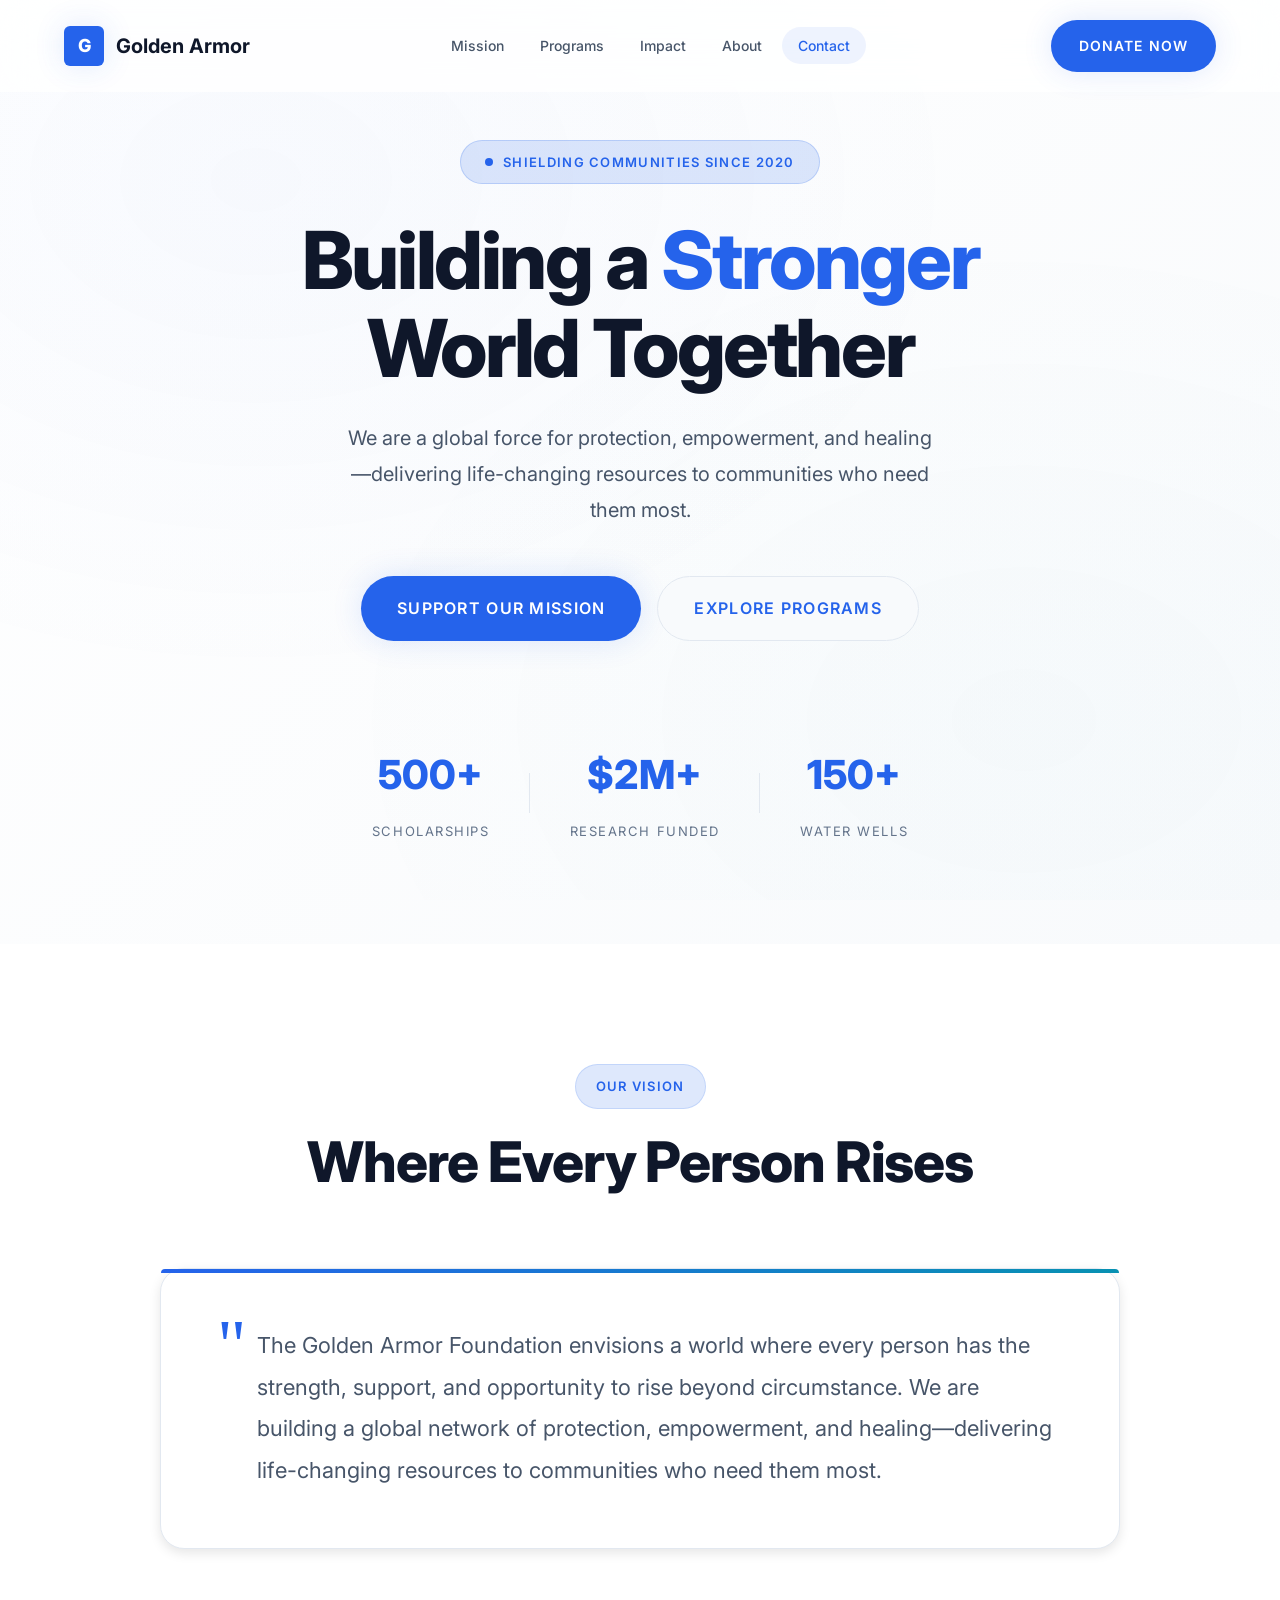
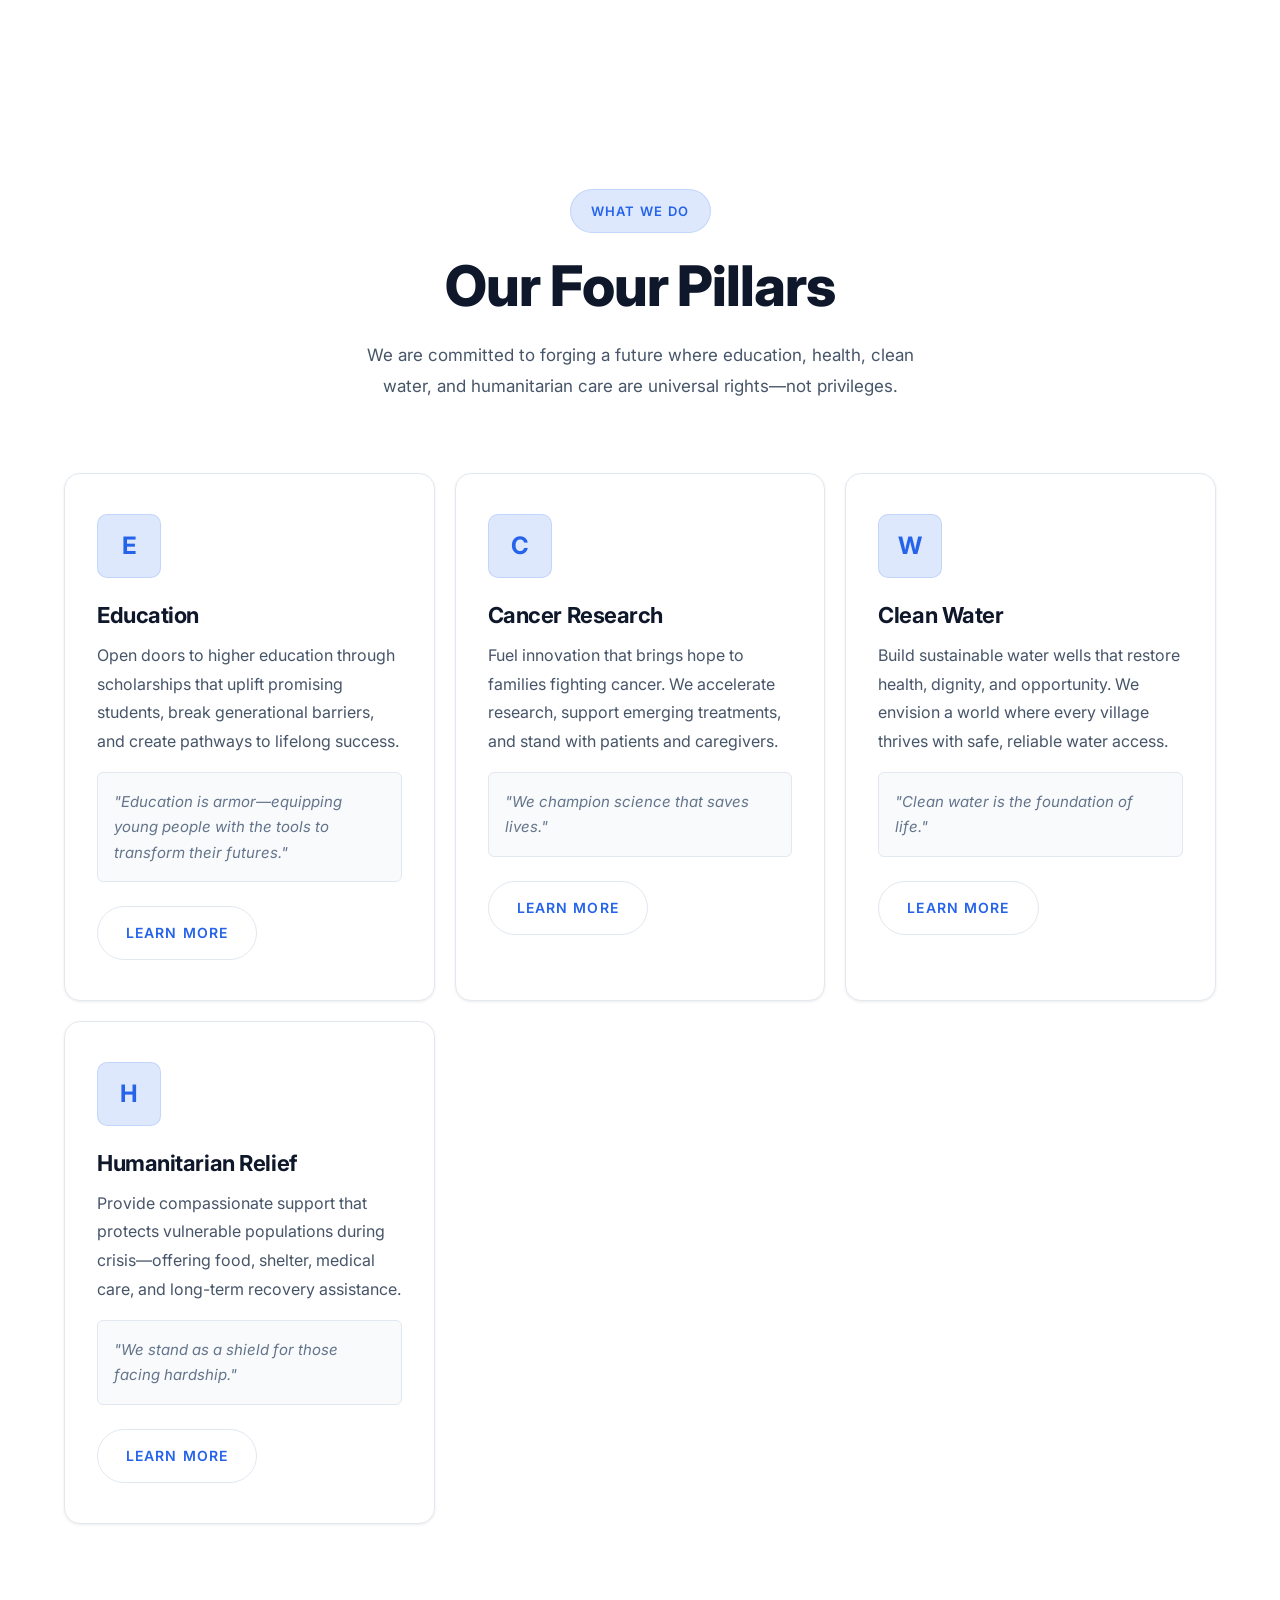
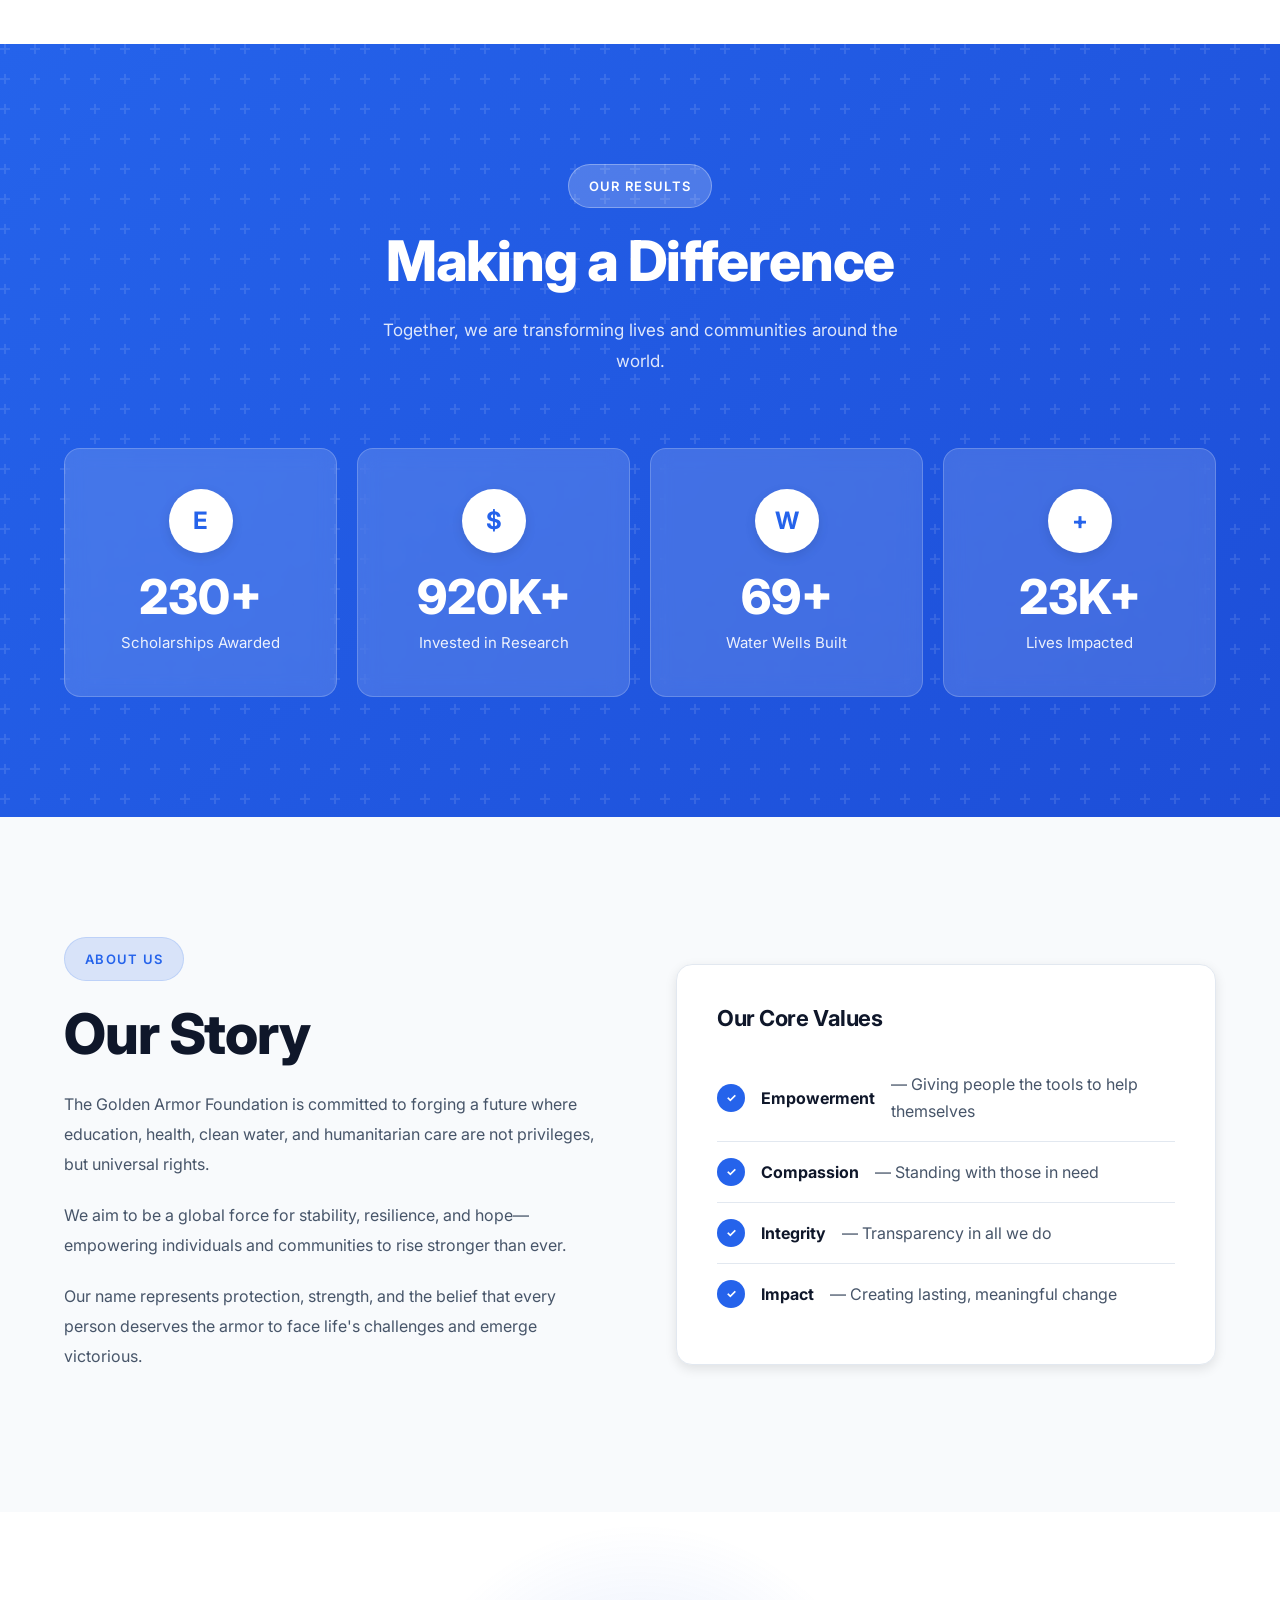
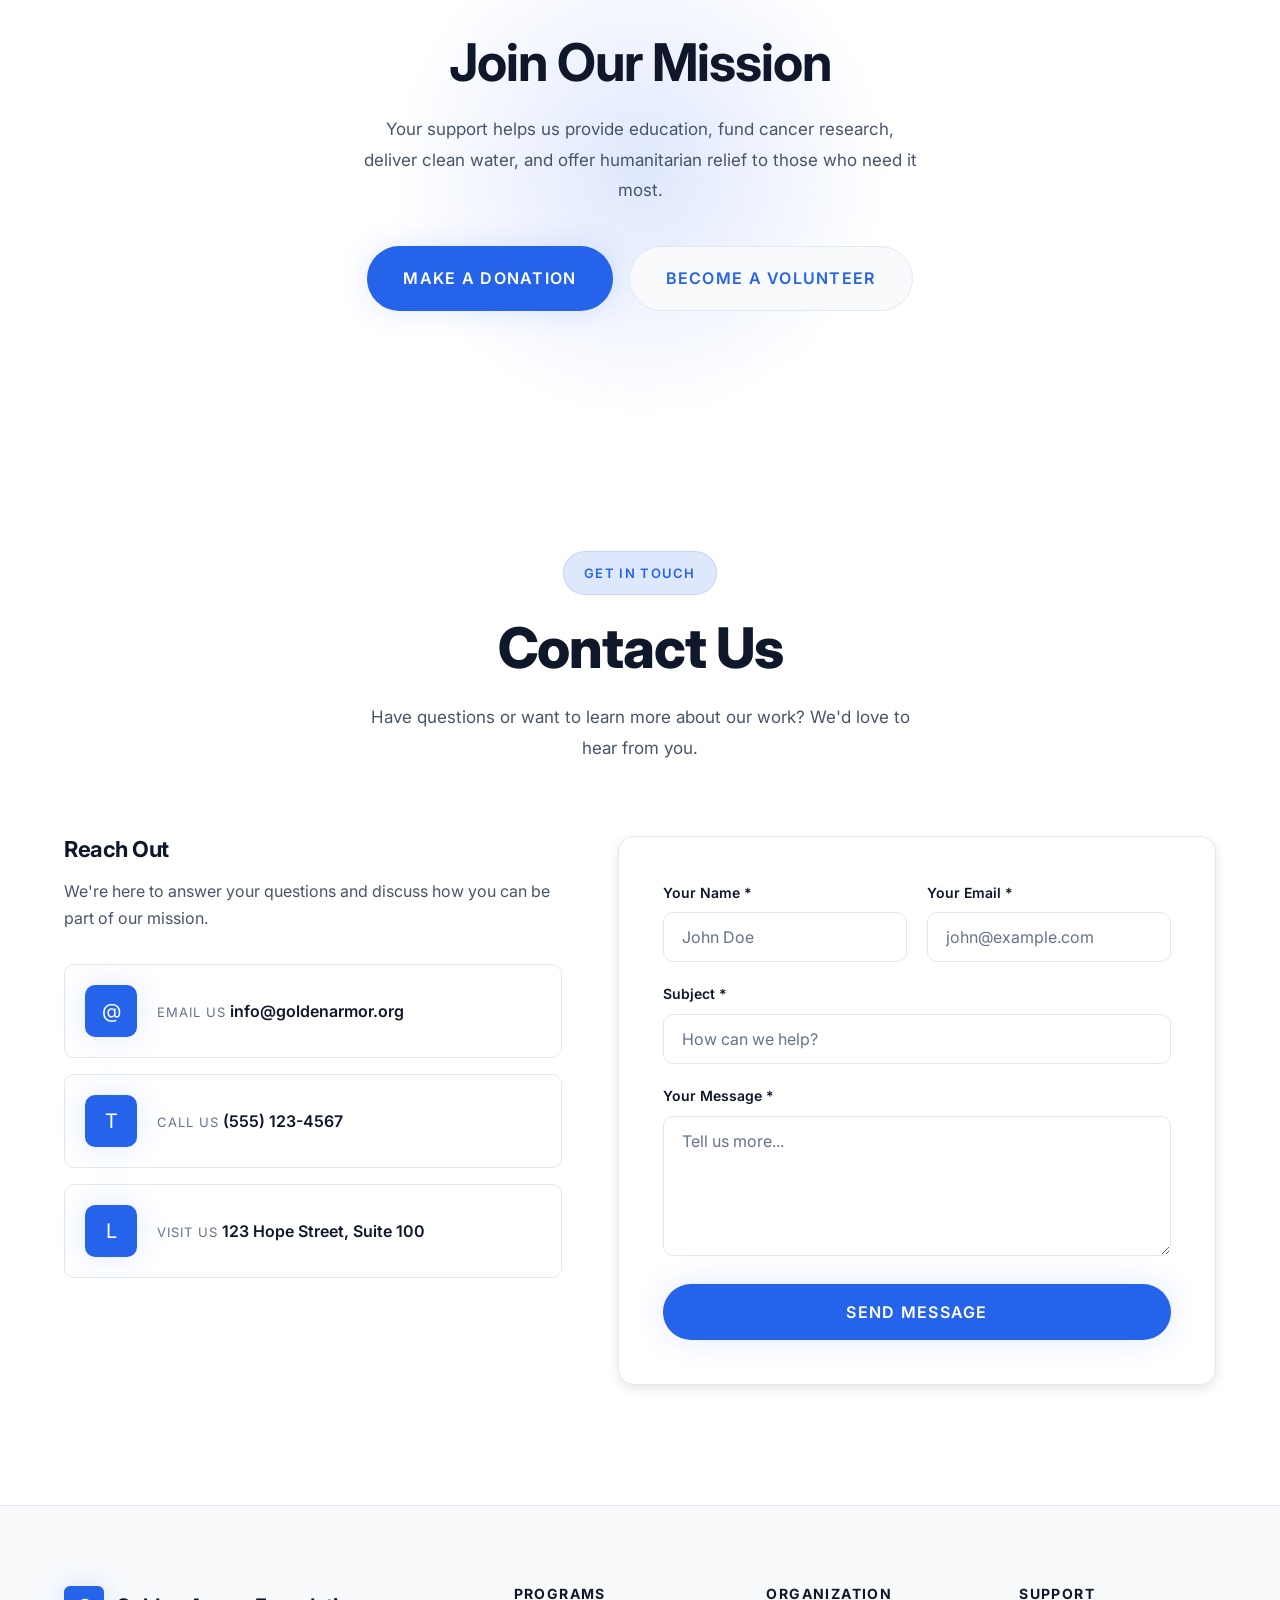
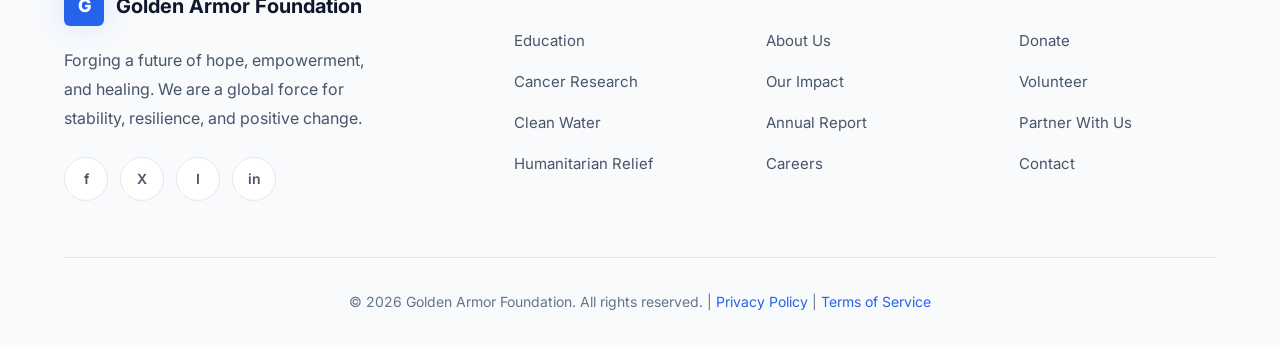
==== v2/index.html @ 7ebe307d "feat: add v2 folder and restore dark theme - Add v2 folder with white background version - Restore o" ====
<!DOCTYPE html>
<html lang="en">
<head>
    <meta charset="UTF-8">
    <meta name="viewport" content="width=device-width, initial-scale=1.0">
    <meta name="description" content="Golden Armor Foundation - Building a global network of protection, empowerment, and healing for communities worldwide.">
    <title>Golden Armor Foundation | Empowering Lives, Protecting Futures</title>
    <link rel="stylesheet" href="styles.css">
    <link rel="preconnect" href="https://fonts.googleapis.com">
    <link rel="preconnect" href="https://fonts.gstatic.com" crossorigin>
    <link href="https://fonts.googleapis.com/css2?family=Inter:wght@300;400;500;600;700;800&display=swap" rel="stylesheet">
</head>
<body>
    <a href="#main-content" class="skip-link" style="position: absolute; top: -100px; left: 0; background: #2563EB; color: white; padding: 16px 24px; z-index: 10000; transition: top 0.3s; border-radius: 0 0 8px 0;">Skip to main content</a>
    
    <canvas id="network-canvas" aria-hidden="true"></canvas>
    
    <header class="header" role="banner">
        <nav class="nav container" aria-label="Main navigation">
            <a href="#" class="logo" aria-label="Golden Armor Foundation - Home">
                <span class="logo-icon" aria-hidden="true">G</span>
                <span class="logo-text">Golden Armor</span>
            </a>
            <ul class="nav-links" role="menubar">
                <li role="none"><a href="#mission" role="menuitem">Mission</a></li>
                <li role="none"><a href="#programs" role="menuitem">Programs</a></li>
                <li role="none"><a href="#impact" role="menuitem">Impact</a></li>
                <li role="none"><a href="#about" role="menuitem">About</a></li>
                <li role="none"><a href="#contact" role="menuitem">Contact</a></li>
            </ul>
            <a href="#donate" class="btn btn-primary">Donate Now</a>
            <button class="mobile-menu-btn" aria-label="Toggle navigation menu" aria-expanded="false">
                <span></span>
                <span></span>
                <span></span>
            </button>
        </nav>
    </header>

    <main id="main-content">
        <section class="hero" aria-labelledby="hero-title">
            <div class="hero-content container">
                <div class="hero-badge">Shielding Communities Since 2020</div>
                <h1 id="hero-title" class="hero-title">Building a <span class="highlight">Stronger</span> World Together</h1>
                <p class="hero-subtitle">We are a global force for protection, empowerment, and healing—delivering life-changing resources to communities who need them most.</p>
                <div class="hero-cta">
                    <a href="#donate" class="btn btn-primary btn-lg">Support Our Mission</a>
                    <a href="#programs" class="btn btn-glass btn-lg">Explore Programs</a>
                </div>
                <div class="hero-stats" role="list" aria-label="Foundation statistics">
                    <div class="hero-stat" role="listitem">
                        <span class="hero-stat-value">500+</span>
                        <span class="hero-stat-label">Scholarships</span>
                    </div>
                    <div class="hero-stat" role="listitem">
                        <span class="hero-stat-value">$2M+</span>
                        <span class="hero-stat-label">Research Funded</span>
                    </div>
                    <div class="hero-stat" role="listitem">
                        <span class="hero-stat-value">150+</span>
                        <span class="hero-stat-label">Water Wells</span>
                    </div>
                </div>
            </div>
        </section>

        <section id="mission" class="mission section" aria-labelledby="mission-title">
            <div class="container">
                <div class="section-header">
                    <div class="section-badge">Our Vision</div>
                    <h2 id="mission-title" class="section-title">Where Every Person Rises</h2>
                </div>
                <div class="mission-card">
                    <blockquote class="mission-quote">
                        The Golden Armor Foundation envisions a world where every person has the strength, support, and opportunity to rise beyond circumstance. We are building a global network of protection, empowerment, and healing—delivering life-changing resources to communities who need them most.
                    </blockquote>
                </div>
            </div>
        </section>

        <section id="programs" class="programs section" aria-labelledby="programs-title">
            <div class="container">
                <div class="section-header">
                    <div class="section-badge">What We Do</div>
                    <h2 id="programs-title" class="section-title">Our Four Pillars</h2>
                    <p class="section-subtitle">We are committed to forging a future where education, health, clean water, and humanitarian care are universal rights—not privileges.</p>
                </div>
                
                <div class="programs-grid" role="list">
                    <article class="program-card scroll-animate" role="listitem">
                        <div class="program-icon" aria-hidden="true">E</div>
                        <h3 class="program-title">Education</h3>
                        <p class="program-description">Open doors to higher education through scholarships that uplift promising students, break generational barriers, and create pathways to lifelong success.</p>
                        <p class="program-motto">"Education is armor—equipping young people with the tools to transform their futures."</p>
                        <a href="education.html" class="btn btn-outline">Learn More</a>
                    </article>

                    <article class="program-card scroll-animate delay-1" role="listitem">
                        <div class="program-icon" aria-hidden="true">C</div>
                        <h3 class="program-title">Cancer Research</h3>
                        <p class="program-description">Fuel innovation that brings hope to families fighting cancer. We accelerate research, support emerging treatments, and stand with patients and caregivers.</p>
                        <p class="program-motto">"We champion science that saves lives."</p>
                        <a href="cancer-research.html" class="btn btn-outline">Learn More</a>
                    </article>

                    <article class="program-card scroll-animate delay-2" role="listitem">
                        <div class="program-icon" aria-hidden="true">W</div>
                        <h3 class="program-title">Clean Water</h3>
                        <p class="program-description">Build sustainable water wells that restore health, dignity, and opportunity. We envision a world where every village thrives with safe, reliable water access.</p>
                        <p class="program-motto">"Clean water is the foundation of life."</p>
                        <a href="clean-water.html" class="btn btn-outline">Learn More</a>
                    </article>

                    <article class="program-card scroll-animate delay-3" role="listitem">
                        <div class="program-icon" aria-hidden="true">H</div>
                        <h3 class="program-title">Humanitarian Relief</h3>
                        <p class="program-description">Provide compassionate support that protects vulnerable populations during crisis—offering food, shelter, medical care, and long-term recovery assistance.</p>
                        <p class="program-motto">"We stand as a shield for those facing hardship."</p>
                        <a href="humanitarian-relief.html" class="btn btn-outline">Learn More</a>
                    </article>
                </div>
            </div>
        </section>

        <section id="impact" class="impact section" aria-labelledby="impact-title">
            <div class="container">
                <div class="section-header">
                    <div class="section-badge">Our Results</div>
                    <h2 id="impact-title" class="section-title">Making a Difference</h2>
                    <p class="section-subtitle">Together, we are transforming lives and communities around the world.</p>
                </div>
                
                <div class="impact-grid" role="list">
                    <div class="impact-card scroll-animate" role="listitem">
                        <div class="impact-icon" aria-hidden="true">E</div>
                        <span class="impact-number">500+</span>
                        <span class="impact-label">Scholarships Awarded</span>
                    </div>
                    <div class="impact-card scroll-animate delay-1" role="listitem">
                        <div class="impact-icon" aria-hidden="true">$</div>
                        <span class="impact-number">$2M+</span>
                        <span class="impact-label">Invested in Research</span>
                    </div>
                    <div class="impact-card scroll-animate delay-2" role="listitem">
                        <div class="impact-icon" aria-hidden="true">W</div>
                        <span class="impact-number">150+</span>
                        <span class="impact-label">Water Wells Built</span>
                    </div>
                    <div class="impact-card scroll-animate delay-3" role="listitem">
                        <div class="impact-icon" aria-hidden="true">+</div>
                        <span class="impact-number">50K+</span>
                        <span class="impact-label">Lives Impacted</span>
                    </div>
                </div>
            </div>
        </section>

        <section id="about" class="about section" aria-labelledby="about-title">
            <div class="container">
                <div class="about-grid">
                    <div class="about-content scroll-animate">
                        <div class="section-badge">About Us</div>
                        <h2 id="about-title" class="section-title">Our Story</h2>
                        <div class="about-text">
                            <p>The Golden Armor Foundation is committed to forging a future where education, health, clean water, and humanitarian care are not privileges, but universal rights.</p>
                            <p>We aim to be a global force for stability, resilience, and hope—empowering individuals and communities to rise stronger than ever.</p>
                            <p>Our name represents protection, strength, and the belief that every person deserves the armor to face life's challenges and emerge victorious.</p>
                        </div>
                    </div>
                    <div class="about-values scroll-animate delay-2">
                        <h3>Our Core Values</h3>
                        <ul>
                            <li><strong>Empowerment</strong> — Giving people the tools to help themselves</li>
                            <li><strong>Compassion</strong> — Standing with those in need</li>
                            <li><strong>Integrity</strong> — Transparency in all we do</li>
                            <li><strong>Impact</strong> — Creating lasting, meaningful change</li>
                        </ul>
                    </div>
                </div>
            </div>
        </section>

        <section id="donate" class="cta section" aria-labelledby="cta-title">
            <div class="container">
                <div class="cta-content">
                    <h2 id="cta-title" class="cta-title">Join Our Mission</h2>
                    <p class="cta-subtitle">Your support helps us provide education, fund cancer research, deliver clean water, and offer humanitarian relief to those who need it most.</p>
                    <div class="cta-buttons">
                        <a href="#" class="btn btn-primary btn-lg">Make a Donation</a>
                        <a href="#" class="btn btn-glass btn-lg">Become a Volunteer</a>
                    </div>
                </div>
            </div>
        </section>

        <section id="contact" class="contact section" aria-labelledby="contact-title">
            <div class="container">
                <div class="section-header">
                    <div class="section-badge">Get in Touch</div>
                    <h2 id="contact-title" class="section-title">Contact Us</h2>
                    <p class="section-subtitle">Have questions or want to learn more about our work? We'd love to hear from you.</p>
                </div>
                <div class="contact-grid">
                    <div class="contact-info scroll-animate">
                        <h3>Reach Out</h3>
                        <p>We're here to answer your questions and discuss how you can be part of our mission.</p>
                        <div class="contact-details">
                            <div class="contact-item">
                                <div class="contact-item-icon" aria-hidden="true">@</div>
                                <div class="contact-item-text">
                                    <span class="contact-item-label">Email Us</span>
                                    <a href="mailto:info@goldenarmor.org" class="contact-item-value">info@goldenarmor.org</a>
                                </div>
                            </div>
                            <div class="contact-item">
                                <div class="contact-item-icon" aria-hidden="true">T</div>
                                <div class="contact-item-text">
                                    <span class="contact-item-label">Call Us</span>
                                    <a href="tel:+15551234567" class="contact-item-value">(555) 123-4567</a>
                                </div>
                            </div>
                            <div class="contact-item">
                                <div class="contact-item-icon" aria-hidden="true">L</div>
                                <div class="contact-item-text">
                                    <span class="contact-item-label">Visit Us</span>
                                    <span class="contact-item-value">123 Hope Street, Suite 100</span>
                                </div>
                            </div>
                        </div>
                    </div>
                    <form class="contact-form scroll-animate delay-2" aria-label="Contact form" novalidate>
                        <div class="form-row">
                            <div class="form-group">
                                <label for="name">Your Name <span aria-hidden="true">*</span></label>
                                <input type="text" id="name" name="name" placeholder="John Doe" required autocomplete="name">
                            </div>
                            <div class="form-group">
                                <label for="email">Your Email <span aria-hidden="true">*</span></label>
                                <input type="email" id="email" name="email" placeholder="john@example.com" required autocomplete="email">
                            </div>
                        </div>
                        <div class="form-group">
                            <label for="subject">Subject <span aria-hidden="true">*</span></label>
                            <input type="text" id="subject" name="subject" placeholder="How can we help?" required>
                        </div>
                        <div class="form-group">
                            <label for="message">Your Message <span aria-hidden="true">*</span></label>
                            <textarea id="message" name="message" placeholder="Tell us more..." rows="5" required></textarea>
                        </div>
                        <button type="submit" class="btn btn-primary btn-lg" style="width: 100%;">Send Message</button>
                    </form>
                </div>
            </div>
        </section>
    </main>

    <footer class="footer" role="contentinfo">
        <div class="container">
            <div class="footer-grid">
                <div class="footer-brand">
                    <a href="#" class="logo" aria-label="Golden Armor Foundation - Home">
                        <span class="logo-icon" aria-hidden="true">G</span>
                        <span class="logo-text">Golden Armor Foundation</span>
                    </a>
                    <p>Forging a future of hope, empowerment, and healing. We are a global force for stability, resilience, and positive change.</p>
                    <div class="footer-social" role="list" aria-label="Social media links">
                        <a href="#" aria-label="Facebook" role="listitem">f</a>
                        <a href="#" aria-label="Twitter" role="listitem">X</a>
                        <a href="#" aria-label="Instagram" role="listitem">I</a>
                        <a href="#" aria-label="LinkedIn" role="listitem">in</a>
                    </div>
                </div>
                <div class="footer-links">
                    <h4>Programs</h4>
                    <ul>
                        <li><a href="education.html">Education</a></li>
                        <li><a href="cancer-research.html">Cancer Research</a></li>
                        <li><a href="clean-water.html">Clean Water</a></li>
                        <li><a href="humanitarian-relief.html">Humanitarian Relief</a></li>
                    </ul>
                </div>
                <div class="footer-links">
                    <h4>Organization</h4>
                    <ul>
                        <li><a href="#about">About Us</a></li>
                        <li><a href="#impact">Our Impact</a></li>
                        <li><a href="#">Annual Report</a></li>
                        <li><a href="#">Careers</a></li>
                    </ul>
                </div>
                <div class="footer-links">
                    <h4>Support</h4>
                    <ul>
                        <li><a href="#donate">Donate</a></li>
                        <li><a href="#">Volunteer</a></li>
                        <li><a href="#">Partner With Us</a></li>
                        <li><a href="#contact">Contact</a></li>
                    </ul>
                </div>
            </div>
            <div class="footer-bottom">
                <p>&copy; 2026 Golden Armor Foundation. All rights reserved. | <a href="#">Privacy Policy</a> | <a href="#">Terms of Service</a></p>
            </div>
        </div>
    </footer>

    <style>
        .sr-only {
            position: absolute;
            width: 1px;
            height: 1px;
            padding: 0;
            margin: -1px;
            overflow: hidden;
            clip: rect(0, 0, 0, 0);
            white-space: nowrap;
            border: 0;
        }
        .skip-link:focus {
            position: fixed;
            top: 16px;
            left: 16px;
            z-index: 10001;
        }
    </style>

    <script src="script.js"></script>
</body>
</html>
---- v2/styles.css ----
/* Golden Armor Foundation - White Theme with Blue Security Accents */

/* CSS Variables */
:root {
    /* White Background */
    --color-white: #FFFFFF;
    --color-bg: #FFFFFF;
    --color-bg-alt: #F8FAFC;
    --color-bg-elevated: #FFFFFF;
    
    /* Dark Text */
    --color-black: #000000;
    --color-text: #0F172A;
    --color-text-secondary: #475569;
    --color-text-muted: #64748B;
    
    /* Blue Accents - Trust & Protection */
    --color-primary: #2563EB;
    --color-primary-light: #3B82F6;
    --color-primary-dark: #1D4ED8;
    --color-primary-glow: rgba(37, 99, 235, 0.15);
    
    /* Secondary Blue */
    --color-secondary: #1E40AF;
    --color-accent: #0891B2;
    
    /* Grays */
    --color-gray-50: #F8FAFC;
    --color-gray-100: #F1F5F9;
    --color-gray-200: #E2E8F0;
    --color-gray-300: #CBD5E1;
    --color-gray-400: #94A3B8;
    --color-border: #E2E8F0;
    --color-border-light: #CBD5E1;
    
    /* Shadows */
    --shadow-sm: 0 1px 3px rgba(0,0,0,0.08);
    --shadow-md: 0 4px 12px rgba(0,0,0,0.1);
    --shadow-lg: 0 10px 30px rgba(0,0,0,0.12);
    --shadow-xl: 0 20px 50px rgba(0,0,0,0.15);
    --shadow-glow: 0 0 30px rgba(37, 99, 235, 0.15);
    --shadow-neon: 0 0 20px rgba(37, 99, 235, 0.3), 0 0 40px rgba(37, 99, 235, 0.1);
    
    /* Transitions */
    --transition: all 0.3s cubic-bezier(0.4, 0, 0.2, 1);
    --transition-fast: all 0.15s ease;
    
    /* Border Radius */
    --radius-sm: 6px;
    --radius-md: 10px;
    --radius-lg: 16px;
    --radius-xl: 24px;
    --radius-full: 9999px;
    
    /* Font */
    --font-primary: 'Inter', -apple-system, BlinkMacSystemFont, sans-serif;
}

/* Reset */
*, *::before, *::after {
    margin: 0;
    padding: 0;
    box-sizing: border-box;
}

html {
    scroll-behavior: smooth;
}

body {
    font-family: var(--font-primary);
    font-size: 1rem;
    line-height: 1.7;
    color: var(--color-text);
    background-color: var(--color-bg);
    -webkit-font-smoothing: antialiased;
    overflow-x: hidden;
}

/* Network Canvas */
#network-canvas {
    position: fixed;
    top: 0;
    left: 0;
    width: 100%;
    height: 100%;
    z-index: 0;
    pointer-events: none;
}

/* Subtle Blue Gradient Overlay */
body::before {
    content: '';
    position: fixed;
    top: 0;
    left: 0;
    width: 100%;
    height: 100%;
    background: 
        radial-gradient(ellipse at 20% 20%, rgba(37, 99, 235, 0.03) 0%, transparent 50%),
        radial-gradient(ellipse at 80% 80%, rgba(8, 145, 178, 0.02) 0%, transparent 50%);
    z-index: 1;
    pointer-events: none;
}

/* Typography */
h1, h2, h3, h4, h5, h6 {
    font-family: var(--font-primary);
    font-weight: 700;
    line-height: 1.2;
    color: var(--color-text);
    letter-spacing: -0.02em;
}

a {
    text-decoration: none;
    color: inherit;
    transition: var(--transition-fast);
}

ul { list-style: none; }

/* Container */
.container {
    max-width: 1200px;
    margin: 0 auto;
    padding: 0 24px;
    position: relative;
    z-index: 10;
}

/* Buttons */
.btn {
    display: inline-flex;
    align-items: center;
    justify-content: center;
    gap: 8px;
    padding: 14px 28px;
    font-family: var(--font-primary);
    font-size: 0.875rem;
    font-weight: 600;
    text-transform: uppercase;
    letter-spacing: 0.08em;
    border-radius: var(--radius-full);
    cursor: pointer;
    transition: var(--transition);
    border: none;
    outline: none;
    min-height: 48px;
}

.btn:focus-visible {
    outline: 3px solid var(--color-primary);
    outline-offset: 2px;
}

.btn-primary {
    background: var(--color-primary);
    color: var(--color-white);
    box-shadow: var(--shadow-glow);
}

.btn-primary:hover {
    background: var(--color-primary-dark);
    transform: translateY(-2px);
    box-shadow: var(--shadow-neon);
}

.btn-secondary {
    background: transparent;
    color: var(--color-primary);
    border: 2px solid var(--color-primary);
}

.btn-secondary:hover {
    background: var(--color-primary);
    color: var(--color-white);
    transform: translateY(-2px);
}

.btn-outline {
    background: transparent;
    color: var(--color-primary);
    border: 1px solid var(--color-border);
}

.btn-outline:hover {
    border-color: var(--color-primary);
    background: var(--color-primary-glow);
    transform: translateY(-2px);
}

.btn-glass {
    background: var(--color-gray-50);
    color: var(--color-primary);
    border: 1px solid var(--color-border);
}

.btn-glass:hover {
    background: var(--color-primary-glow);
    border-color: var(--color-primary);
    transform: translateY(-2px);
}

.btn-lg {
    padding: 18px 36px;
    font-size: 1rem;
}

/* Header */
.header {
    position: fixed;
    top: 0;
    left: 0;
    right: 0;
    z-index: 1000;
    padding: 20px 0;
    transition: var(--transition);
    background: rgba(255, 255, 255, 0.8);
    backdrop-filter: blur(20px);
}

.header.scrolled {
    padding: 14px 0;
    background: rgba(255, 255, 255, 0.95);
    box-shadow: var(--shadow-sm);
}

.nav {
    display: flex;
    justify-content: space-between;
    align-items: center;
}

.logo {
    display: flex;
    align-items: center;
    gap: 12px;
    font-weight: 700;
    font-size: 1.25rem;
    color: var(--color-text);
}

.logo-icon {
    width: 40px;
    height: 40px;
    display: flex;
    align-items: center;
    justify-content: center;
    background: var(--color-primary);
    color: var(--color-white);
    border-radius: var(--radius-sm);
    font-size: 1.125rem;
    font-weight: 800;
    box-shadow: var(--shadow-glow);
}

.nav-links {
    display: flex;
    align-items: center;
    gap: 4px;
}

.nav-links a {
    color: var(--color-text-secondary);
    font-weight: 500;
    font-size: 0.875rem;
    padding: 10px 16px;
    border-radius: var(--radius-full);
    transition: var(--transition-fast);
}

.nav-links a:hover,
.nav-links a.active {
    color: var(--color-primary);
    background: var(--color-primary-glow);
}

.nav-links a:focus-visible {
    outline: 2px solid var(--color-primary);
    outline-offset: 2px;
}

.mobile-menu-btn {
    display: none;
    flex-direction: column;
    gap: 5px;
    background: none;
    border: none;
    cursor: pointer;
    padding: 8px;
    min-width: 44px;
    min-height: 44px;
    justify-content: center;
    align-items: center;
}

.mobile-menu-btn:focus-visible {
    outline: 2px solid var(--color-primary);
    outline-offset: 2px;
}

.mobile-menu-btn span {
    width: 24px;
    height: 2px;
    background-color: var(--color-text);
    transition: var(--transition);
    border-radius: 2px;
}

/* Hero */
.hero {
    position: relative;
    min-height: 100vh;
    display: flex;
    align-items: center;
    background: linear-gradient(135deg, var(--color-bg) 0%, var(--color-gray-50) 100%);
}

.hero-content {
    position: relative;
    z-index: 10;
    text-align: center;
    padding: 140px 24px 100px;
    max-width: 900px;
    margin: 0 auto;
}

.hero-badge {
    display: inline-flex;
    align-items: center;
    gap: 10px;
    background: var(--color-primary-glow);
    border: 1px solid rgba(37, 99, 235, 0.2);
    padding: 10px 24px;
    border-radius: var(--radius-full);
    font-size: 0.8125rem;
    font-weight: 600;
    color: var(--color-primary);
    margin-bottom: 32px;
    text-transform: uppercase;
    letter-spacing: 0.1em;
}

.hero-badge::before {
    content: '';
    width: 8px;
    height: 8px;
    background: var(--color-primary);
    border-radius: 50%;
}

.hero-title {
    font-size: clamp(2.75rem, 7vw, 5rem);
    font-weight: 800;
    color: var(--color-text);
    margin-bottom: 28px;
    line-height: 1.1;
    letter-spacing: -0.03em;
}

.hero-title .highlight {
    color: var(--color-primary);
}

.hero-subtitle {
    font-size: clamp(1.0625rem, 2vw, 1.25rem);
    color: var(--color-text-secondary);
    max-width: 600px;
    margin: 0 auto 48px;
    line-height: 1.8;
}

.hero-cta {
    display: flex;
    gap: 16px;
    justify-content: center;
    flex-wrap: wrap;
}

.hero-stats {
    display: flex;
    justify-content: center;
    gap: 80px;
    margin-top: 100px;
}

.hero-stat {
    text-align: center;
    position: relative;
}

.hero-stat::after {
    content: '';
    position: absolute;
    top: 50%;
    right: -40px;
    transform: translateY(-50%);
    width: 1px;
    height: 40px;
    background: var(--color-border);
}

.hero-stat:last-child::after {
    display: none;
}

.hero-stat-value {
    display: block;
    font-size: 2.5rem;
    font-weight: 800;
    color: var(--color-primary);
    margin-bottom: 8px;
}

.hero-stat-label {
    font-size: 0.8125rem;
    color: var(--color-text-muted);
    text-transform: uppercase;
    letter-spacing: 0.12em;
}

/* Sections */
.section {
    padding: 120px 0;
}

.section-header {
    text-align: center;
    margin-bottom: 72px;
}

.section-badge {
    display: inline-flex;
    align-items: center;
    gap: 8px;
    background: var(--color-primary-glow);
    border: 1px solid rgba(37, 99, 235, 0.15);
    padding: 10px 20px;
    border-radius: var(--radius-full);
    font-size: 0.8125rem;
    font-weight: 600;
    color: var(--color-primary);
    margin-bottom: 20px;
    text-transform: uppercase;
    letter-spacing: 0.1em;
}

.section-title {
    font-size: clamp(2.25rem, 5vw, 3.5rem);
    font-weight: 800;
    margin-bottom: 20px;
    color: var(--color-text);
}

.section-subtitle {
    color: var(--color-text-secondary);
    max-width: 560px;
    margin: 0 auto;
    font-size: 1.0625rem;
    line-height: 1.8;
}

/* Mission */
.mission-card {
    background: var(--color-bg-elevated);
    border: 1px solid var(--color-border);
    border-radius: var(--radius-xl);
    padding: 56px;
    max-width: 960px;
    margin: 0 auto;
    position: relative;
    box-shadow: var(--shadow-md);
}

.mission-card::before {
    content: '';
    position: absolute;
    top: 0;
    left: 0;
    width: 100%;
    height: 4px;
    background: linear-gradient(90deg, var(--color-primary), var(--color-accent));
    border-radius: var(--radius-xl) var(--radius-xl) 0 0;
}

.mission-quote {
    font-size: 1.375rem;
    color: var(--color-text-secondary);
    line-height: 1.9;
    position: relative;
    padding-left: 40px;
}

.mission-quote::before {
    content: '"';
    position: absolute;
    left: 0;
    top: -16px;
    font-size: 4.5rem;
    color: var(--color-primary);
    font-family: Georgia, serif;
    line-height: 1;
}

/* Programs */
.programs-grid {
    display: grid;
    grid-template-columns: repeat(auto-fit, minmax(280px, 1fr));
    gap: 20px;
}

.program-card {
    background: var(--color-bg-elevated);
    padding: 40px 32px;
    border-radius: var(--radius-lg);
    border: 1px solid var(--color-border);
    transition: var(--transition);
    position: relative;
    overflow: hidden;
    box-shadow: var(--shadow-sm);
}

.program-card::before {
    content: '';
    position: absolute;
    top: 0;
    left: 0;
    width: 100%;
    height: 3px;
    background: var(--color-primary);
    transform: scaleX(0);
    transform-origin: left;
    transition: var(--transition);
}

.program-card:hover {
    border-color: var(--color-primary);
    transform: translateY(-4px);
    box-shadow: var(--shadow-lg), var(--shadow-glow);
}

.program-card:hover::before {
    transform: scaleX(1);
}

.program-icon {
    width: 64px;
    height: 64px;
    display: flex;
    align-items: center;
    justify-content: center;
    background: var(--color-primary-glow);
    border: 1px solid rgba(37, 99, 235, 0.15);
    border-radius: var(--radius-md);
    font-size: 1.5rem;
    margin-bottom: 24px;
    transition: var(--transition);
    color: var(--color-primary);
    font-weight: 700;
}

.program-card:hover .program-icon {
    background: var(--color-primary);
    border-color: var(--color-primary);
    color: var(--color-white);
    box-shadow: var(--shadow-glow);
}

.program-title {
    font-size: 1.375rem;
    font-weight: 700;
    margin-bottom: 12px;
    color: var(--color-text);
}

.program-description {
    color: var(--color-text-secondary);
    margin-bottom: 16px;
    line-height: 1.8;
}

.program-motto {
    color: var(--color-text-muted);
    font-size: 0.9375rem;
    font-style: italic;
    margin-bottom: 24px;
    padding: 16px;
    background: var(--color-gray-50);
    border: 1px solid var(--color-border);
    border-radius: var(--radius-sm);
}

/* Impact */
.impact {
    background: linear-gradient(135deg, var(--color-primary) 0%, var(--color-primary-dark) 100%);
    position: relative;
    overflow: hidden;
}

.impact::before {
    content: '';
    position: absolute;
    top: 0;
    left: 0;
    right: 0;
    bottom: 0;
    background: url("data:image/svg+xml,%3Csvg width='60' height='60' viewBox='0 0 60 60' xmlns='http://www.w3.org/2000/svg'%3E%3Cg fill='none' fill-rule='evenodd'%3E%3Cg fill='%23ffffff' fill-opacity='0.1'%3E%3Cpath d='M36 34v-4h-2v4h-4v2h4v4h2v-4h4v-2h-4zm0-30V0h-2v4h-4v2h4v4h2V6h4V4h-4zM6 34v-4H4v4H0v2h4v4h2v-4h4v-2H6zM6 4V0H4v4H0v2h4v4h2V6h4V4H6z'/%3E%3C/g%3E%3C/g%3E%3C/svg%3E");
}

.impact .section-badge {
    background: rgba(255,255,255,0.2);
    border-color: rgba(255,255,255,0.3);
    color: var(--color-white);
}

.impact .section-title {
    color: var(--color-white);
}

.impact .section-subtitle {
    color: rgba(255,255,255,0.85);
}

.impact-grid {
    display: grid;
    grid-template-columns: repeat(4, 1fr);
    gap: 20px;
    position: relative;
    z-index: 1;
}

.impact-card {
    background: rgba(255,255,255,0.15);
    backdrop-filter: blur(10px);
    border: 1px solid rgba(255,255,255,0.2);
    border-radius: var(--radius-lg);
    padding: 40px 24px;
    text-align: center;
    transition: var(--transition);
}

.impact-card:hover {
    background: rgba(255,255,255,0.25);
    transform: translateY(-4px);
}

.impact-icon {
    width: 64px;
    height: 64px;
    display: flex;
    align-items: center;
    justify-content: center;
    background: var(--color-white);
    color: var(--color-primary);
    border-radius: 50%;
    margin: 0 auto 20px;
    font-size: 1.5rem;
    font-weight: 700;
    box-shadow: var(--shadow-md);
}

.impact-number {
    display: block;
    font-size: 3rem;
    font-weight: 800;
    color: var(--color-white);
    margin-bottom: 8px;
    line-height: 1;
}

.impact-label {
    font-size: 0.9375rem;
    color: rgba(255,255,255,0.9);
}

/* About */
.about {
    background: var(--color-gray-50);
}

.about-grid {
    display: grid;
    grid-template-columns: 1fr 1fr;
    gap: 72px;
    align-items: center;
}

.about-text p {
    color: var(--color-text-secondary);
    margin-bottom: 20px;
    line-height: 1.9;
}

.about-values {
    background: var(--color-bg-elevated);
    border: 1px solid var(--color-border);
    border-radius: var(--radius-lg);
    padding: 40px;
    box-shadow: var(--shadow-md);
}

.about-values h3 {
    font-size: 1.375rem;
    margin-bottom: 24px;
    color: var(--color-text);
}

.about-values ul li {
    padding: 16px 0;
    border-bottom: 1px solid var(--color-border);
    color: var(--color-text-secondary);
    display: flex;
    align-items: center;
    gap: 16px;
}

.about-values ul li:last-child {
    border-bottom: none;
}

.about-values ul li::before {
    content: '✓';
    display: flex;
    align-items: center;
    justify-content: center;
    width: 28px;
    height: 28px;
    background: var(--color-primary);
    color: var(--color-white);
    border-radius: 50%;
    font-size: 0.75rem;
    font-weight: 700;
    flex-shrink: 0;
}

.about-values ul li strong {
    color: var(--color-text);
}

/* CTA */
.cta {
    text-align: center;
    position: relative;
}

.cta::before {
    content: '';
    position: absolute;
    top: 50%;
    left: 50%;
    transform: translate(-50%, -50%);
    width: 500px;
    height: 500px;
    background: radial-gradient(circle, var(--color-primary-glow) 0%, transparent 70%);
    border-radius: 50%;
    pointer-events: none;
}

.cta-content {
    position: relative;
    z-index: 1;
}

.cta-title {
    font-size: clamp(2.25rem, 5vw, 3.25rem);
    color: var(--color-text);
    margin-bottom: 20px;
}

.cta-subtitle {
    color: var(--color-text-secondary);
    max-width: 560px;
    margin: 0 auto 40px;
    font-size: 1.0625rem;
    line-height: 1.8;
}

.cta-buttons {
    display: flex;
    gap: 16px;
    justify-content: center;
    flex-wrap: wrap;
}

/* Contact */
.contact-grid {
    display: grid;
    grid-template-columns: 1fr 1.2fr;
    gap: 56px;
}

.contact-info h3 {
    font-size: 1.375rem;
    margin-bottom: 16px;
    color: var(--color-text);
}

.contact-info p {
    color: var(--color-text-secondary);
    margin-bottom: 32px;
}

.contact-item {
    display: flex;
    align-items: center;
    gap: 20px;
    padding: 20px;
    background: var(--color-bg-elevated);
    border: 1px solid var(--color-border);
    border-radius: var(--radius-md);
    transition: var(--transition);
    margin-bottom: 16px;
}

.contact-item:hover {
    border-color: var(--color-primary);
    box-shadow: var(--shadow-glow);
    transform: translateX(4px);
}

.contact-item-icon {
    width: 52px;
    height: 52px;
    display: flex;
    align-items: center;
    justify-content: center;
    background: var(--color-primary);
    color: var(--color-white);
    border-radius: var(--radius-md);
    font-size: 1.25rem;
    flex-shrink: 0;
    box-shadow: var(--shadow-glow);
}

.contact-item-label {
    font-size: 0.8125rem;
    color: var(--color-text-muted);
    margin-bottom: 4px;
    text-transform: uppercase;
    letter-spacing: 0.08em;
}

.contact-item-value {
    font-weight: 600;
    color: var(--color-text);
}

.contact-form {
    background: var(--color-bg-elevated);
    border: 1px solid var(--color-border);
    padding: 44px;
    border-radius: var(--radius-lg);
    box-shadow: var(--shadow-md);
}

.form-row {
    display: grid;
    grid-template-columns: 1fr 1fr;
    gap: 20px;
}

.form-group {
    margin-bottom: 20px;
}

.form-group label {
    display: block;
    font-size: 0.875rem;
    font-weight: 600;
    color: var(--color-text);
    margin-bottom: 8px;
}

.form-group input,
.form-group textarea {
    width: 100%;
    padding: 14px 18px;
    border: 1px solid var(--color-border);
    border-radius: var(--radius-md);
    font-family: var(--font-primary);
    font-size: 1rem;
    transition: var(--transition-fast);
    background: var(--color-bg);
    color: var(--color-text);
    min-height: 48px;
}

.form-group input::placeholder,
.form-group textarea::placeholder {
    color: var(--color-text-muted);
}

.form-group input:focus,
.form-group textarea:focus {
    outline: none;
    border-color: var(--color-primary);
    box-shadow: 0 0 0 3px var(--color-primary-glow);
}

.form-group textarea {
    resize: vertical;
    min-height: 140px;
}

/* Footer */
.footer {
    background: var(--color-gray-50);
    border-top: 1px solid var(--color-border);
    padding: 80px 0 32px;
}

.footer-grid {
    display: grid;
    grid-template-columns: 2fr 1fr 1fr 1fr;
    gap: 56px;
    margin-bottom: 56px;
}

.footer-brand p {
    color: var(--color-text-secondary);
    margin-top: 20px;
    max-width: 300px;
    line-height: 1.8;
}

.footer-social {
    display: flex;
    gap: 12px;
    margin-top: 24px;
}

.footer-social a {
    width: 44px;
    height: 44px;
    display: flex;
    align-items: center;
    justify-content: center;
    background: var(--color-bg-elevated);
    border: 1px solid var(--color-border);
    border-radius: 50%;
    color: var(--color-text-secondary);
    transition: var(--transition-fast);
    font-size: 0.875rem;
    font-weight: 600;
}

.footer-social a:hover {
    background: var(--color-primary);
    border-color: var(--color-primary);
    color: var(--color-white);
    transform: translateY(-3px);
    box-shadow: var(--shadow-glow);
}

.footer-links h4 {
    color: var(--color-text);
    font-size: 0.875rem;
    margin-bottom: 24px;
    text-transform: uppercase;
    letter-spacing: 0.1em;
}

.footer-links ul li {
    margin-bottom: 14px;
}

.footer-links ul li a {
    color: var(--color-text-secondary);
    font-size: 0.9375rem;
    transition: var(--transition-fast);
}

.footer-links ul li a:hover {
    color: var(--color-primary);
}

.footer-bottom {
    text-align: center;
    padding-top: 32px;
    border-top: 1px solid var(--color-border);
    color: var(--color-text-muted);
    font-size: 0.875rem;
}

.footer-bottom a {
    color: var(--color-primary);
}

.footer-bottom a:hover {
    color: var(--color-primary-dark);
}

/* Responsive */
@media (max-width: 1024px) {
    .impact-grid { grid-template-columns: repeat(2, 1fr); }
    .footer-grid { grid-template-columns: 1fr 1fr; }
}

@media (max-width: 992px) {
    .about-grid, .contact-grid { grid-template-columns: 1fr; }
}

@media (max-width: 768px) {
    .nav-links {
        display: none;
        position: absolute;
        top: 100%;
        left: 0;
        right: 0;
        background: var(--color-bg);
        border-top: 1px solid var(--color-border);
        flex-direction: column;
        padding: 20px;
        gap: 8px;
        box-shadow: var(--shadow-lg);
    }
    
    .nav-links.active { display: flex; }
    
    .nav-links a {
        display: block;
        padding: 14px 16px;
        width: 100%;
    }
    
    .mobile-menu-btn { display: flex; }
    
    .hero-stats { flex-direction: column; gap: 40px; }
    .hero-stat::after { display: none; }
    .hero-cta { flex-direction: column; align-items: center; }
    .cta-buttons { flex-direction: column; align-items: center; }
    .form-row { grid-template-columns: 1fr; }
    
    .footer-grid {
        grid-template-columns: 1fr;
        text-align: center;
    }
    
    .footer-brand p { margin: 20px auto 0; }
    .footer-social { justify-content: center; }
}

@media (max-width: 480px) {
    .impact-grid, .programs-grid { grid-template-columns: 1fr; }
    .contact-form { padding: 28px 20px; }
}

/* Animations */
.scroll-animate {
    opacity: 0;
    transform: translateY(30px);
    transition: all 0.6s cubic-bezier(0.4, 0, 0.2, 1);
}

.scroll-animate.visible {
    opacity: 1;
    transform: translateY(0);
}

.scroll-animate.delay-1 { transition-delay: 0.1s; }
.scroll-animate.delay-2 { transition-delay: 0.2s; }
.scroll-animate.delay-3 { transition-delay: 0.3s; }

/* Custom Scrollbar */
::-webkit-scrollbar { width: 8px; }
::-webkit-scrollbar-track { background: var(--color-gray-100); }
::-webkit-scrollbar-thumb { background: var(--color-primary); border-radius: 4px; }
::-webkit-scrollbar-thumb:hover { background: var(--color-primary-dark); }

/* Focus */
*:focus-visible {
    outline: 2px solid var(--color-primary);
    outline-offset: 2px;
}

::selection {
    background: var(--color-primary);
    color: var(--color-white);
}

/* Reduced Motion */
@media (prefers-reduced-motion: reduce) {
    *, *::before, *::after {
        animation-duration: 0.01ms !important;
        transition-duration: 0.01ms !important;
    }
    .scroll-animate { opacity: 1; transform: none; }
}
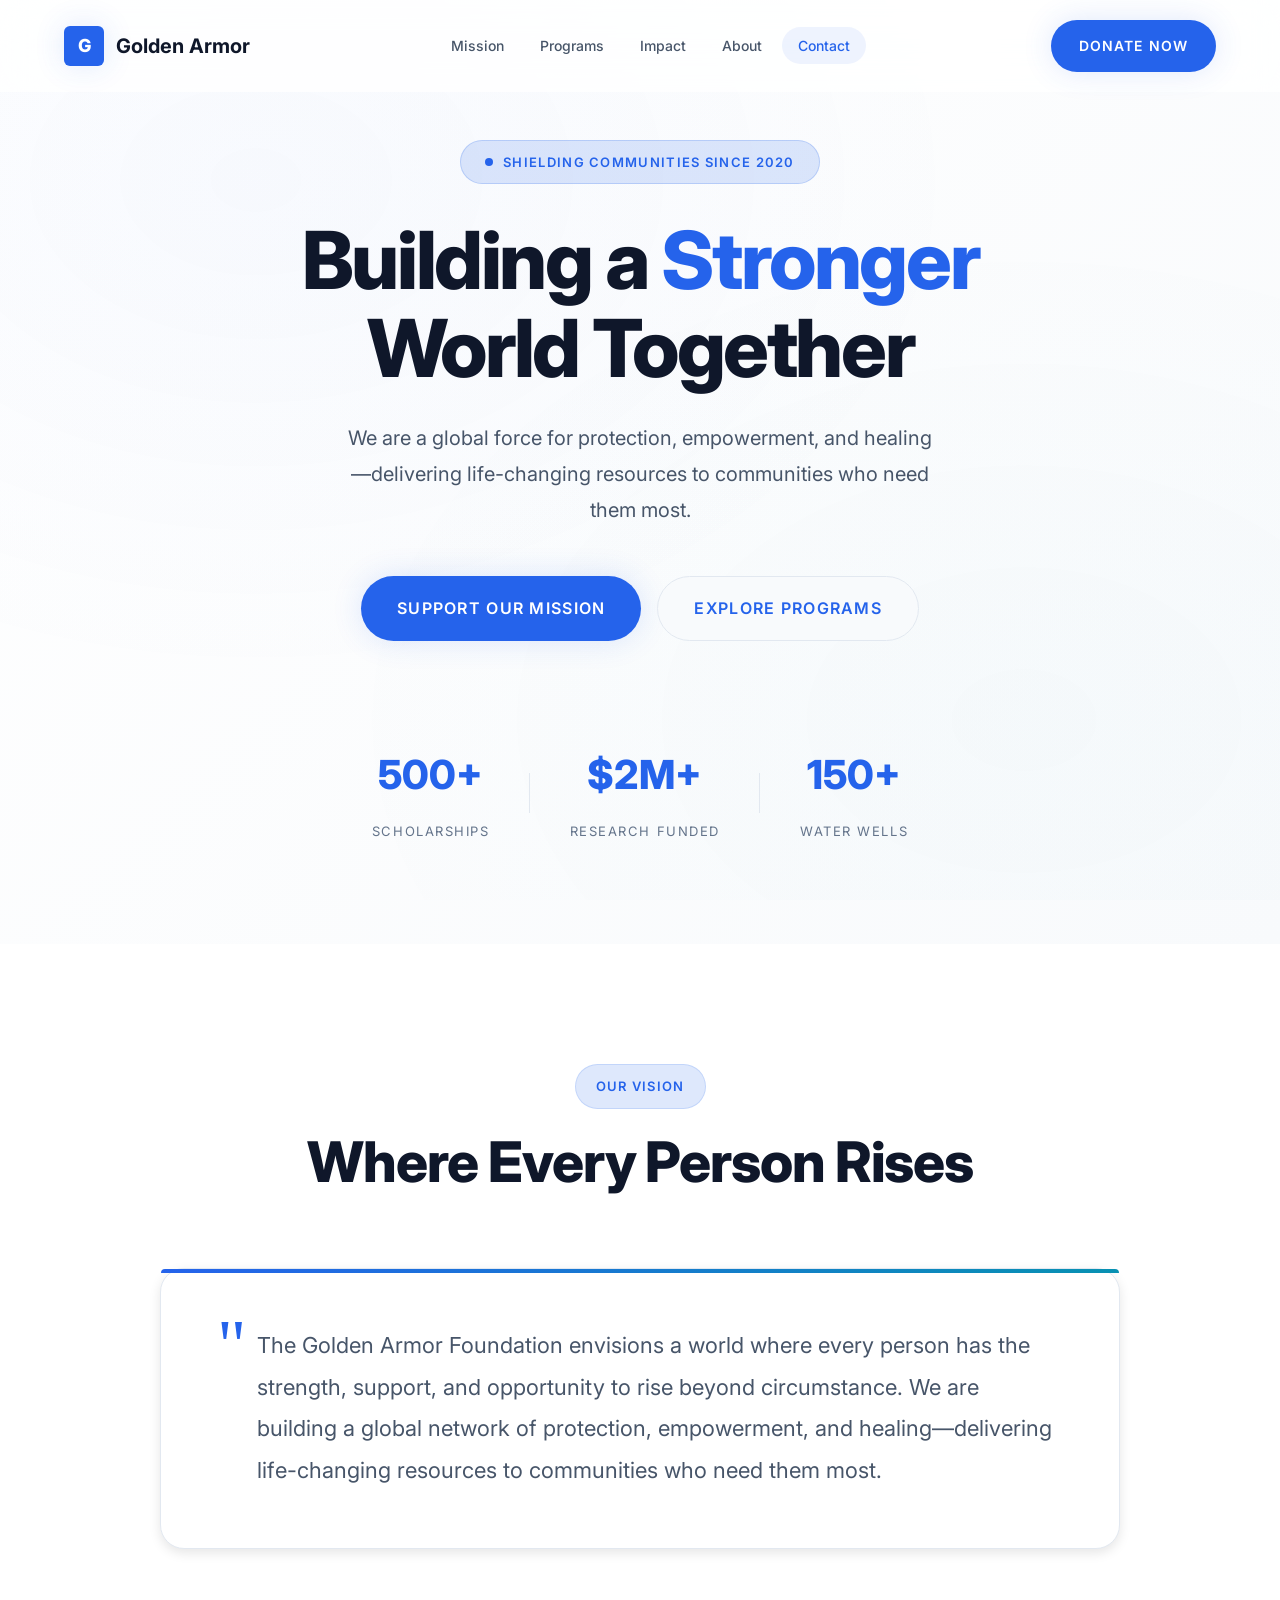
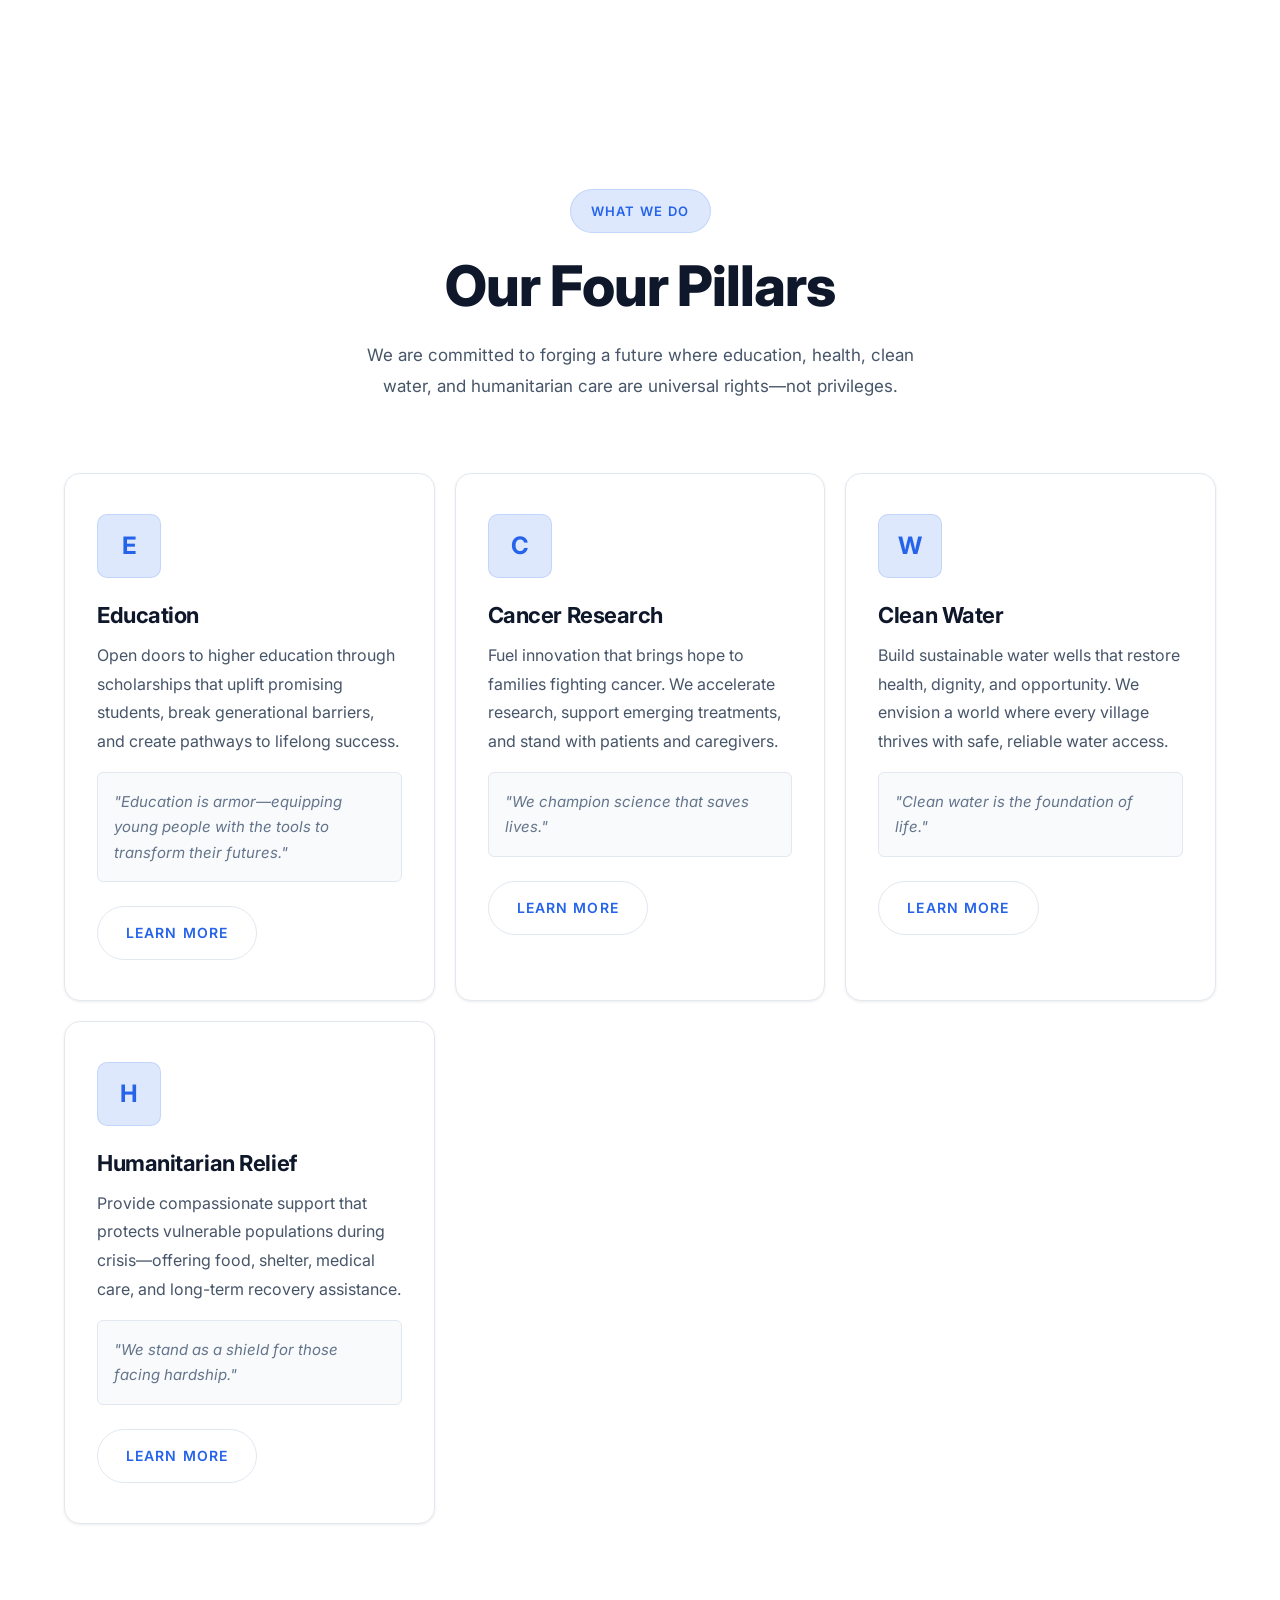
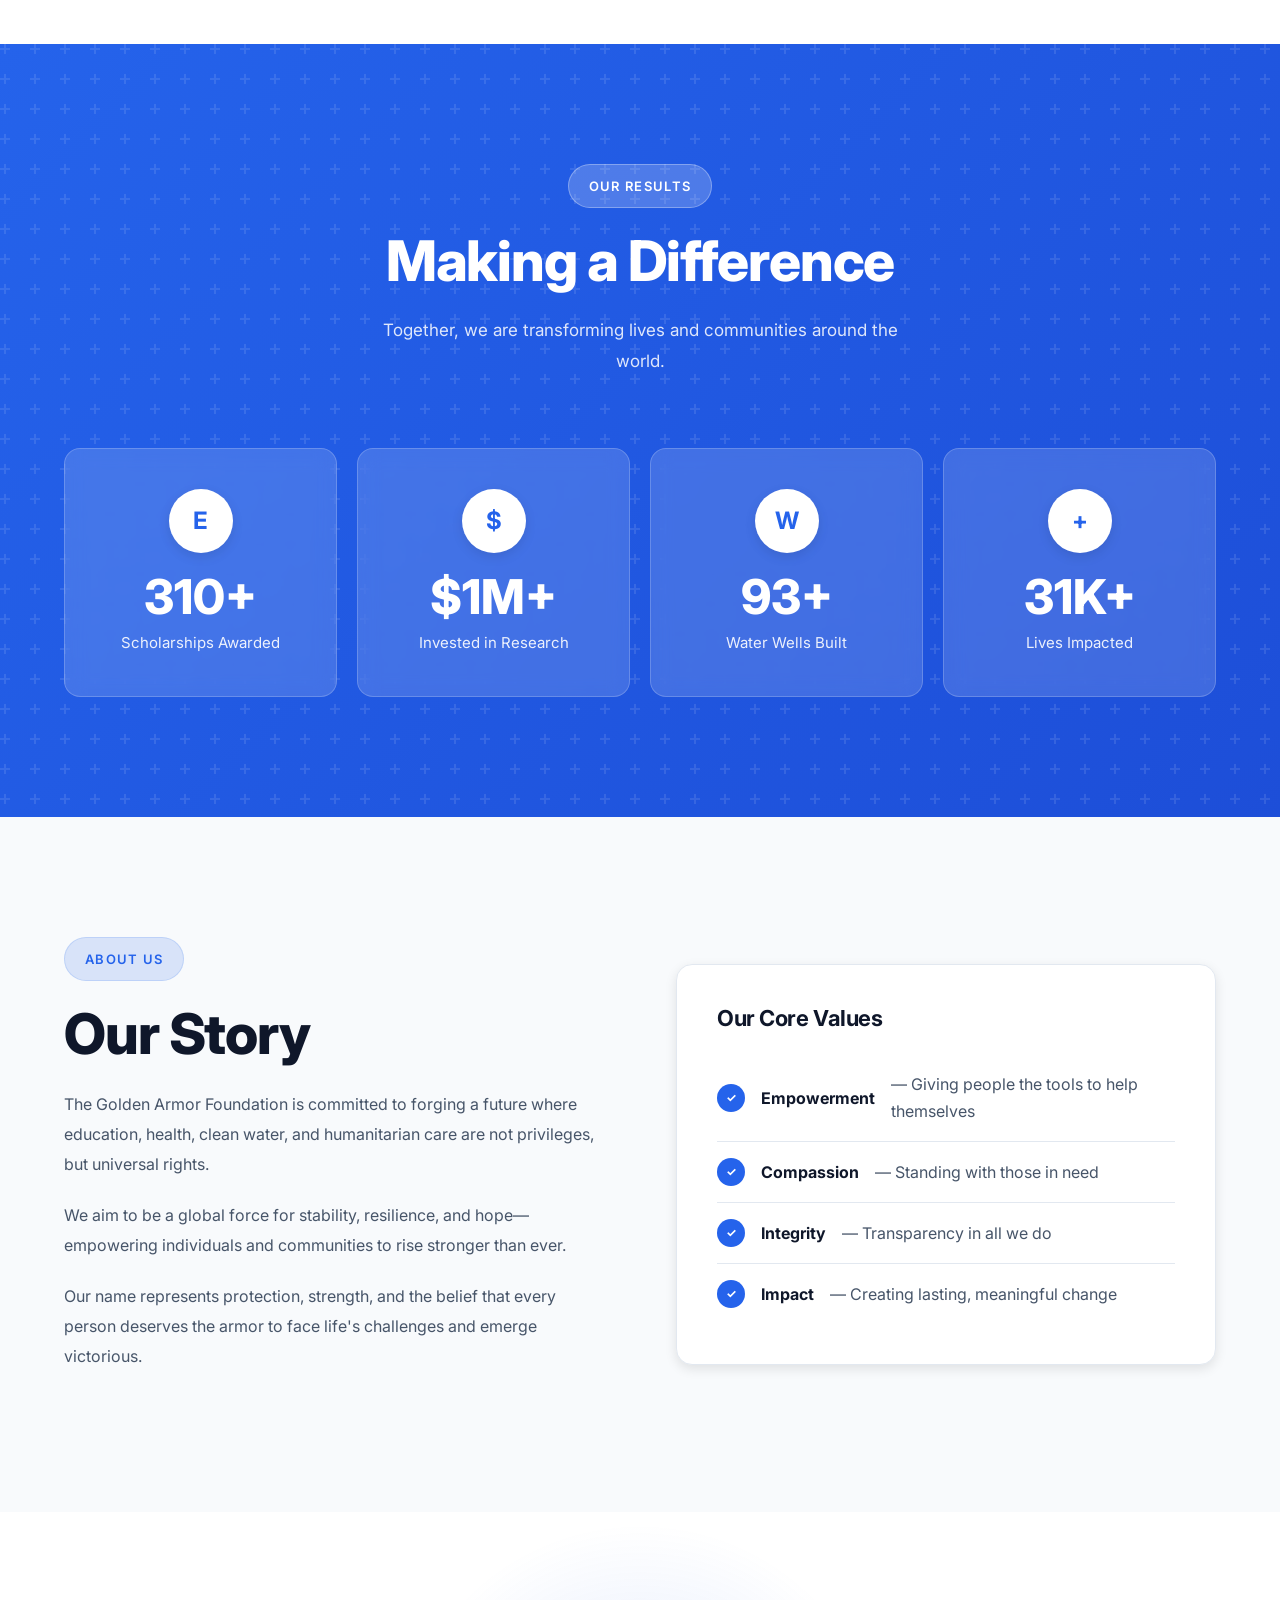
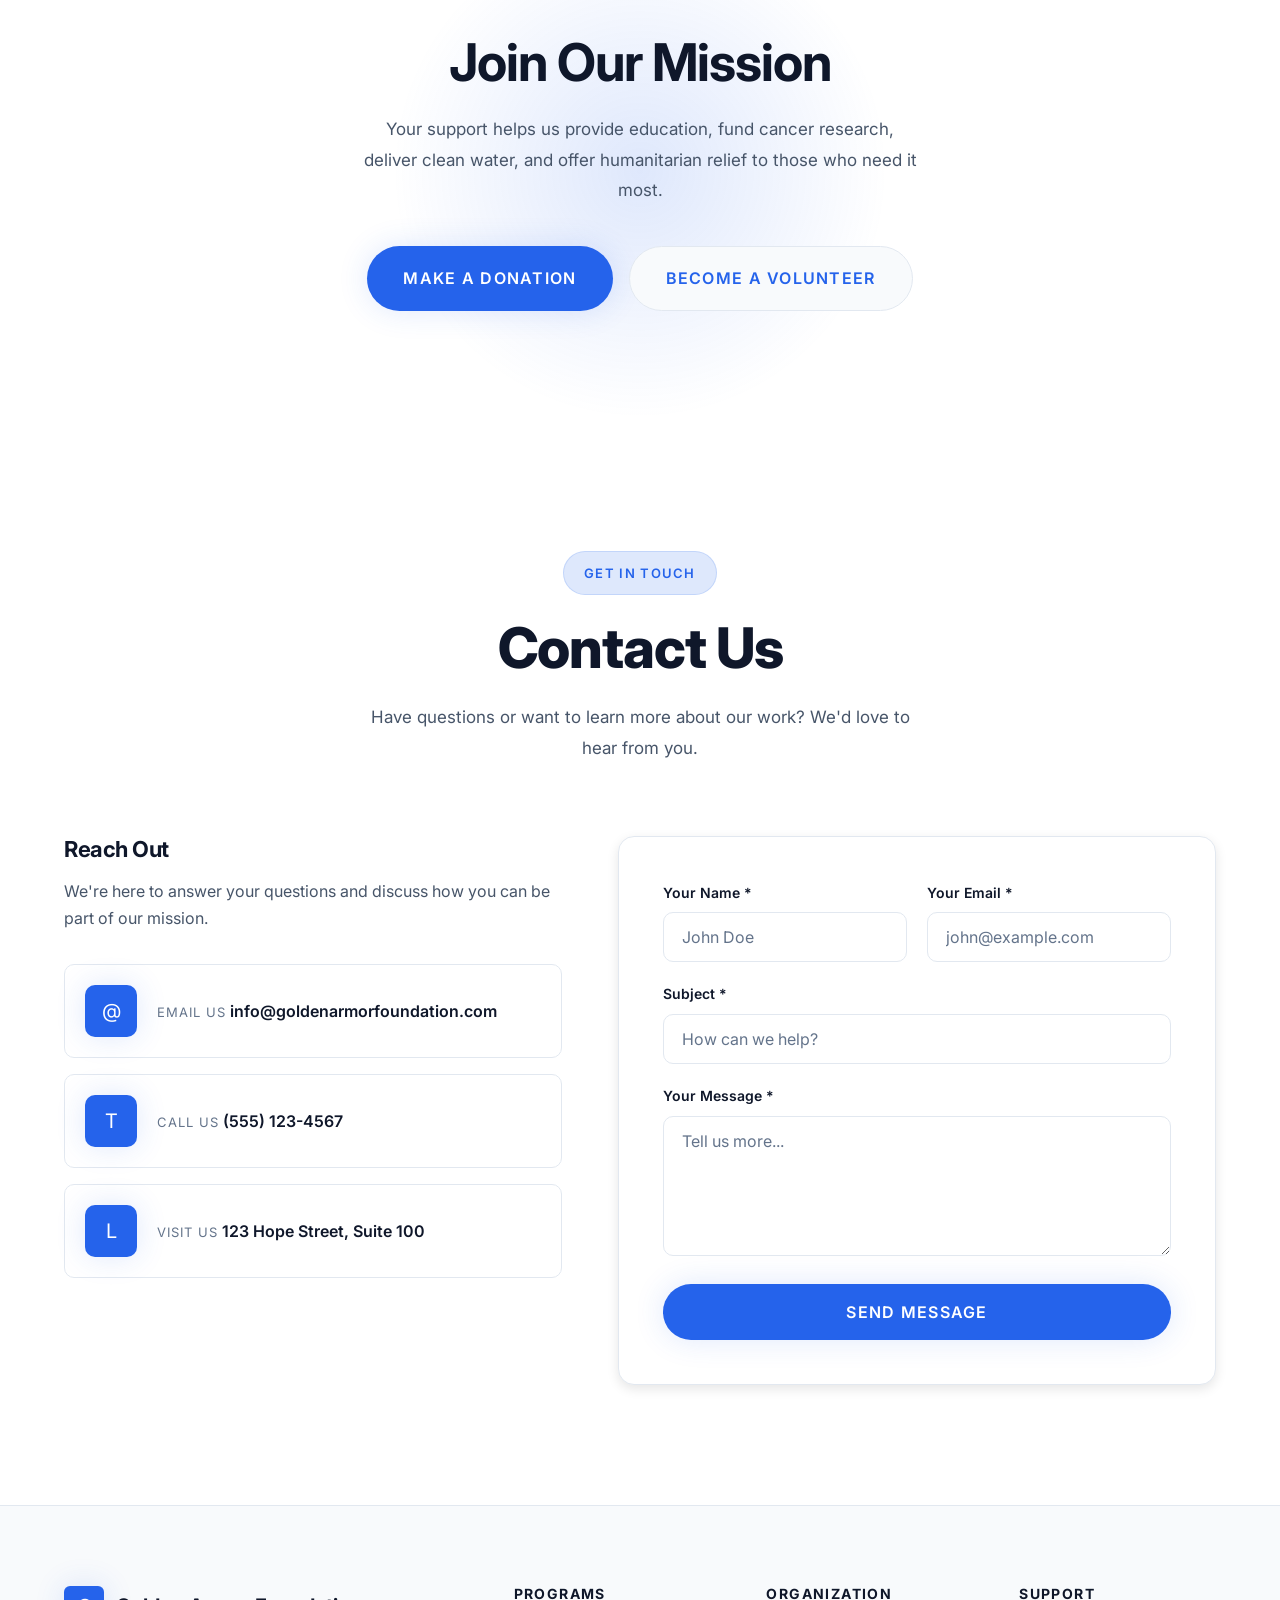
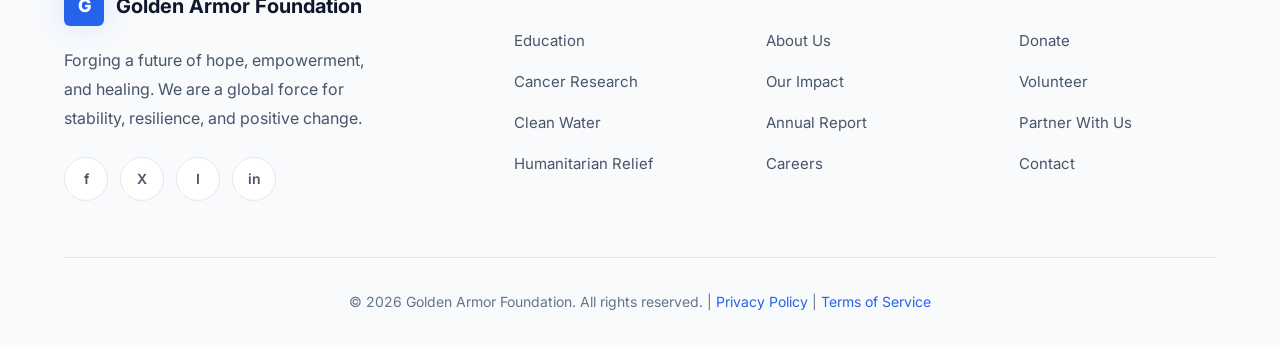
==== commit 73b9693b: "fix: update contact email to goldenarmorfoundation.com" ====
--- a/v2/index.html
+++ b/v2/index.html
@@ -209,7 +209,7 @@
                                 <div class="contact-item-icon" aria-hidden="true">@</div>
                                 <div class="contact-item-text">
                                     <span class="contact-item-label">Email Us</span>
-                                    <a href="mailto:info@goldenarmor.org" class="contact-item-value">info@goldenarmor.org</a>
+                                    <a href="mailto:info@goldenarmorfoundation.com" class="contact-item-value">info@goldenarmorfoundation.com</a>
                                 </div>
                             </div>
                             <div class="contact-item">
